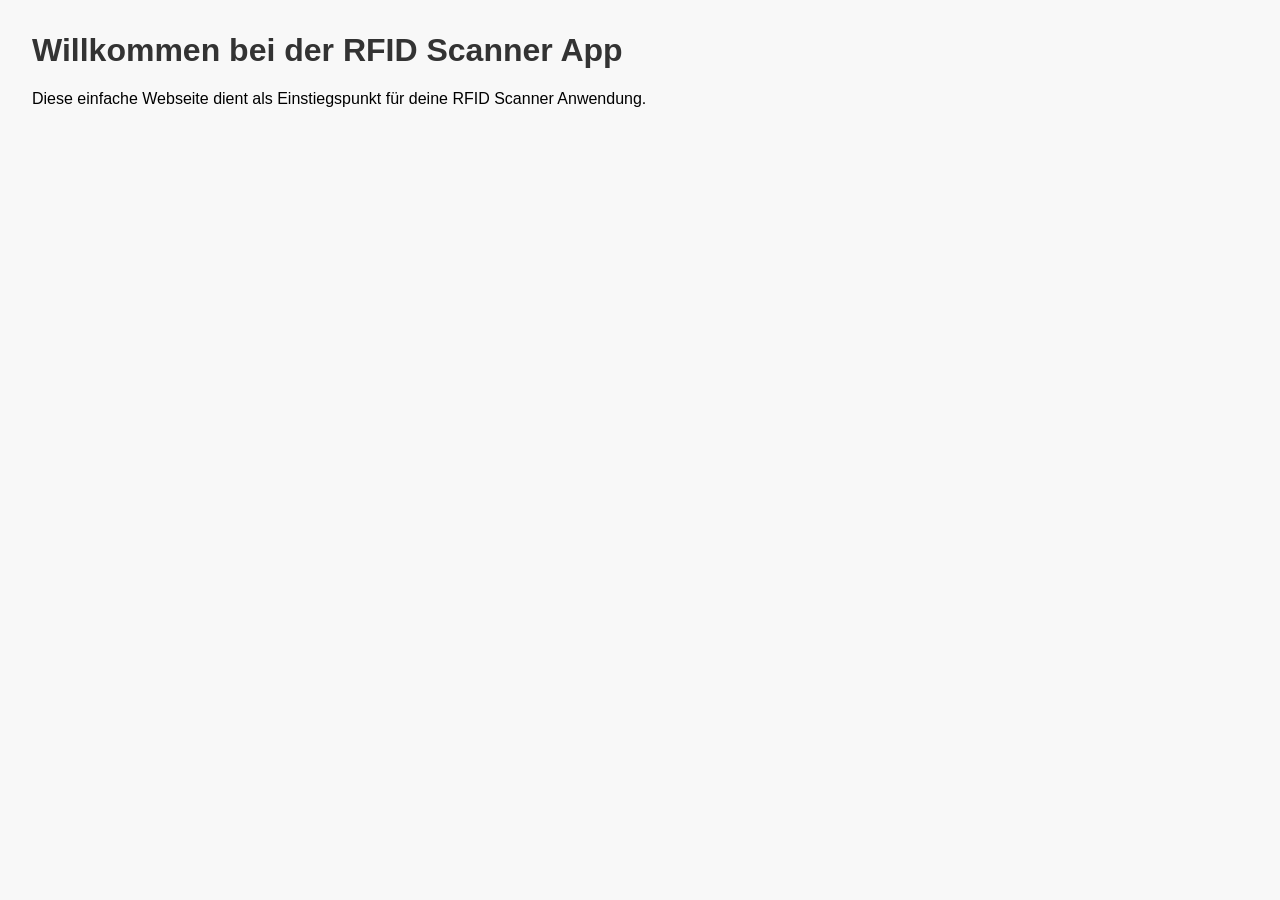
==== index.html @ ae2046c5 "Add simple web page" ====
<!DOCTYPE html>
<html lang="de">
<head>
    <meta charset="UTF-8">
    <title>RFID Scanner App</title>
    <style>
        body {
            font-family: Arial, sans-serif;
            margin: 2em;
            background-color: #f8f8f8;
        }
        h1 {
            color: #333;
        }
    </style>
</head>
<body>
    <h1>Willkommen bei der RFID Scanner App</h1>
    <p>Diese einfache Webseite dient als Einstiegspunkt für deine RFID Scanner Anwendung.</p>
</body>
</html>
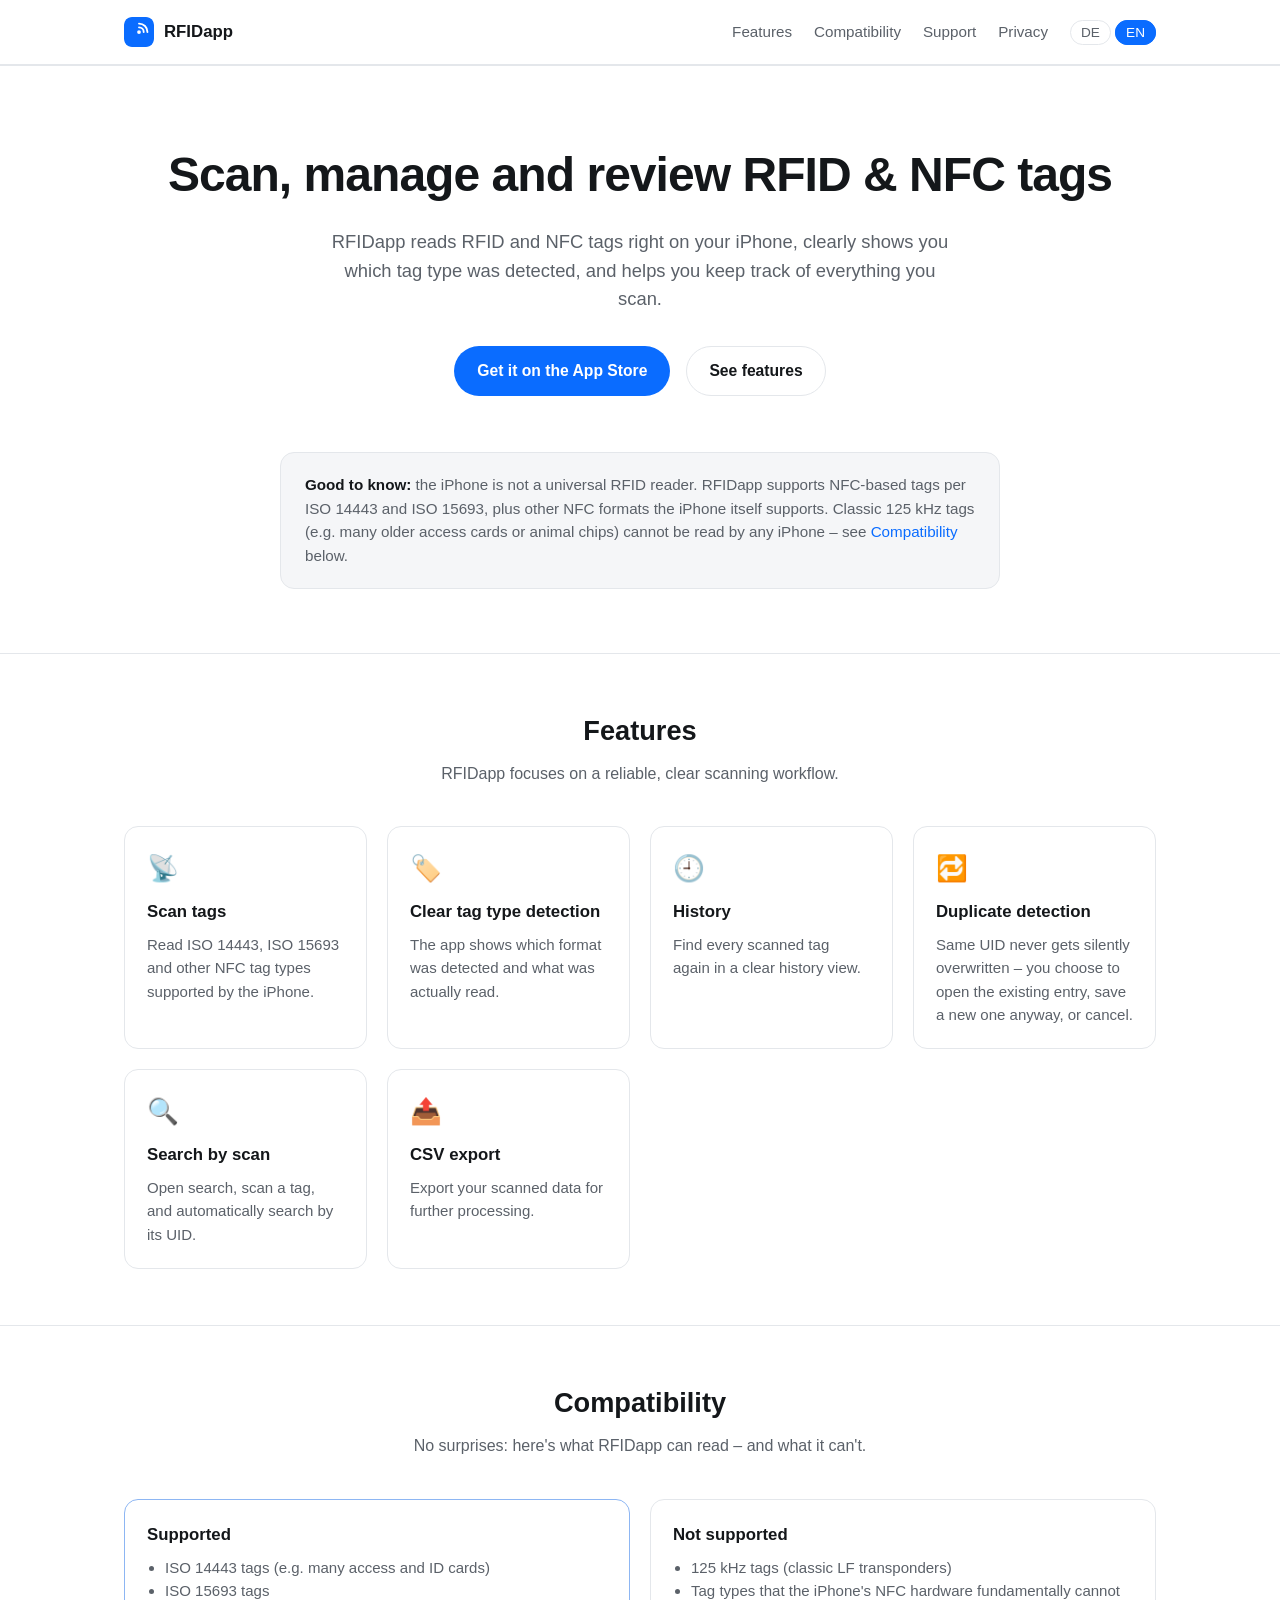
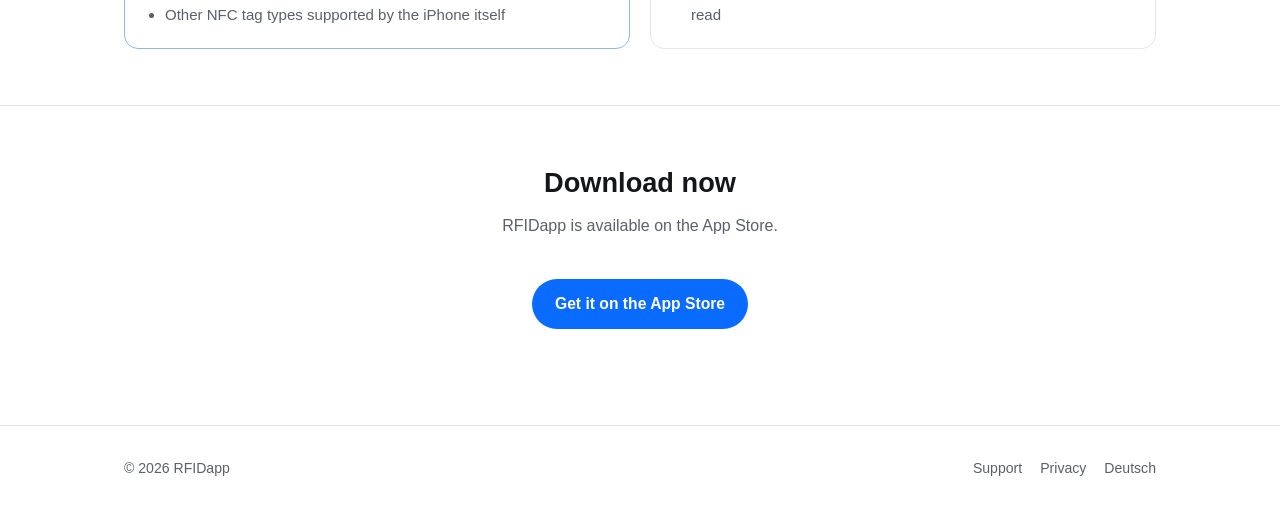
==== commit fc0ae875: "Add bilingual marketing website for RFIDapp Static HTML/CSS site with home, support, and privacy pol" ====
--- a/index.html
+++ b/index.html
@@ -1,21 +1,19 @@
-<!DOCTYPE html>
+<!doctype html>
 <html lang="de">
 <head>
-    <meta charset="UTF-8">
-    <title>RFID Scanner App</title>
-    <style>
-        body {
-            font-family: Arial, sans-serif;
-            margin: 2em;
-            background-color: #f8f8f8;
-        }
-        h1 {
-            color: #333;
-        }
-    </style>
+<meta charset="utf-8">
+<meta http-equiv="refresh" content="0; url=de/index.html">
+<title>RFIDapp</title>
+<link rel="icon" href="assets/img/icon.svg">
+<script>
+  (function () {
+    var lang = (navigator.language || "de").toLowerCase();
+    var target = lang.indexOf("de") === 0 ? "de/index.html" : "en/index.html";
+    window.location.replace(target);
+  })();
+</script>
 </head>
 <body>
-    <h1>Willkommen bei der RFID Scanner App</h1>
-    <p>Diese einfache Webseite dient als Einstiegspunkt für deine RFID Scanner Anwendung.</p>
+  <p>RFIDapp &mdash; <a href="de/index.html">Deutsch</a> / <a href="en/index.html">English</a></p>
 </body>
 </html>
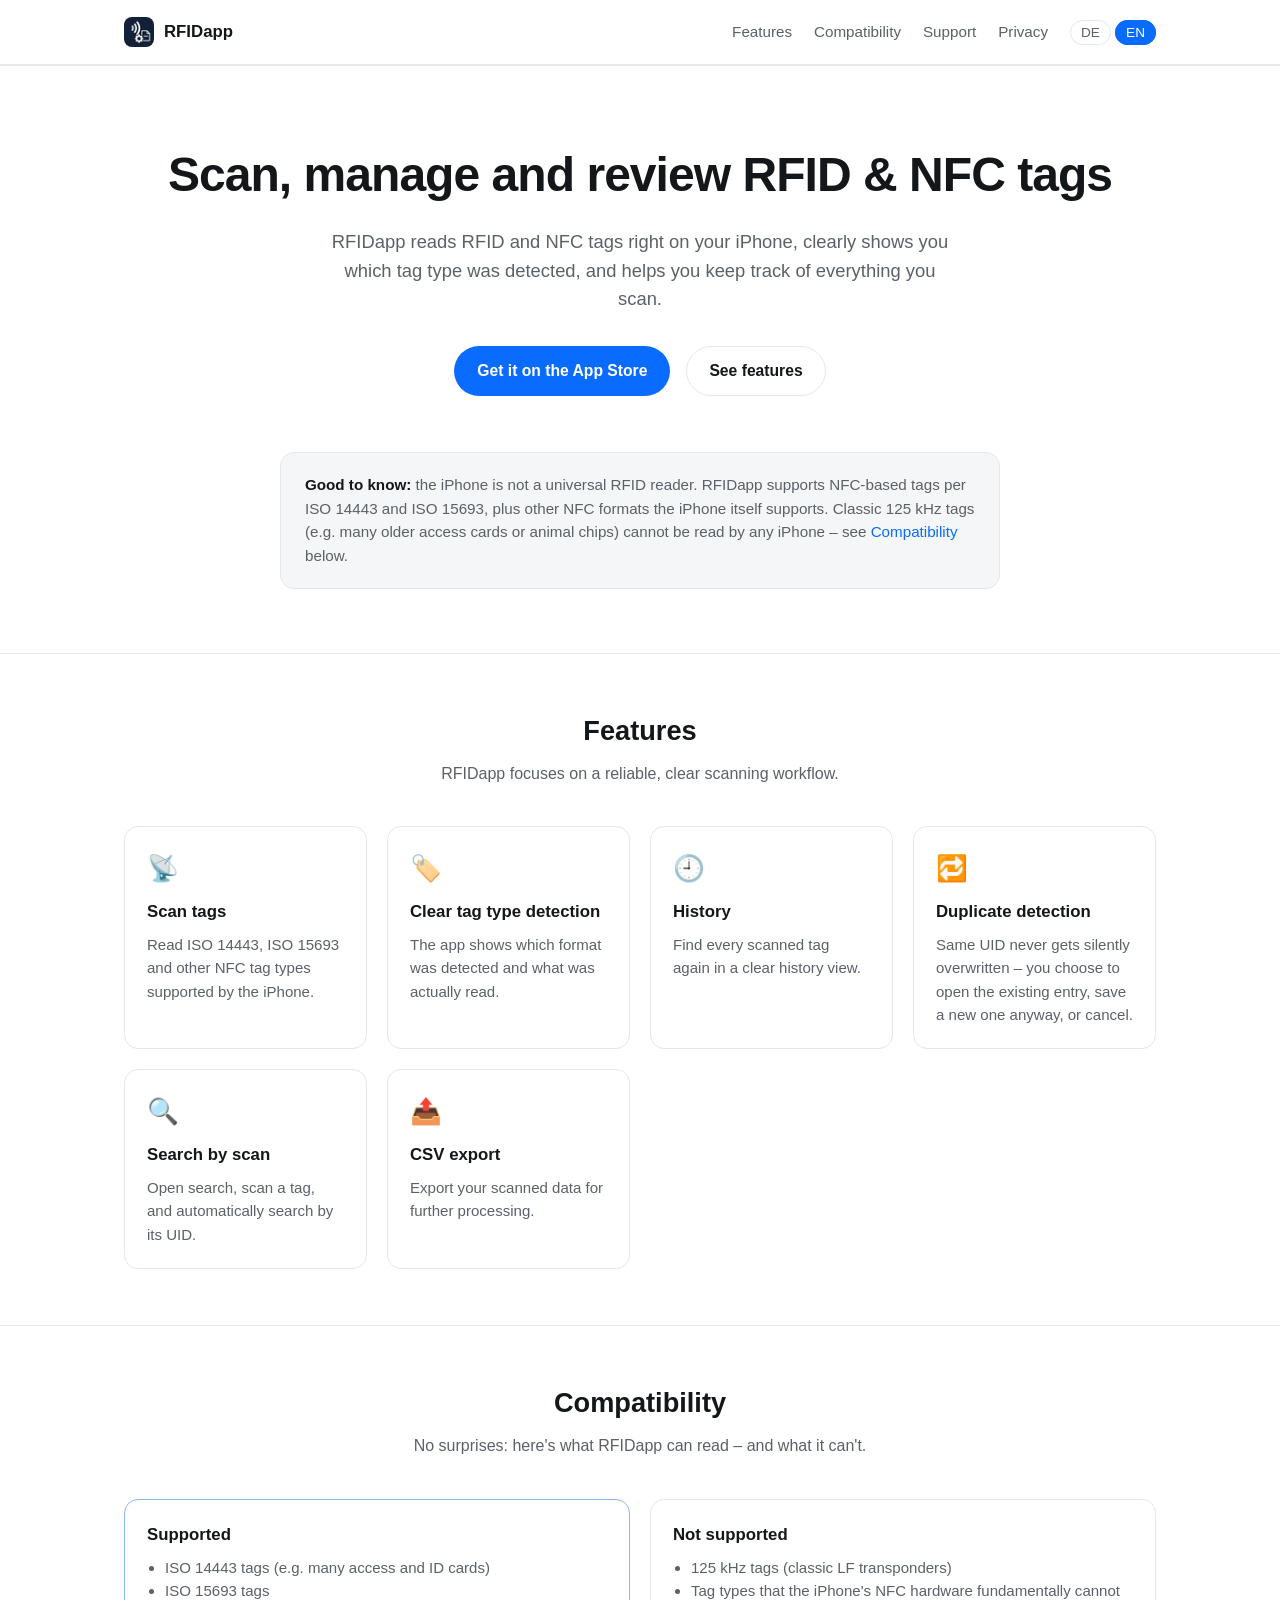
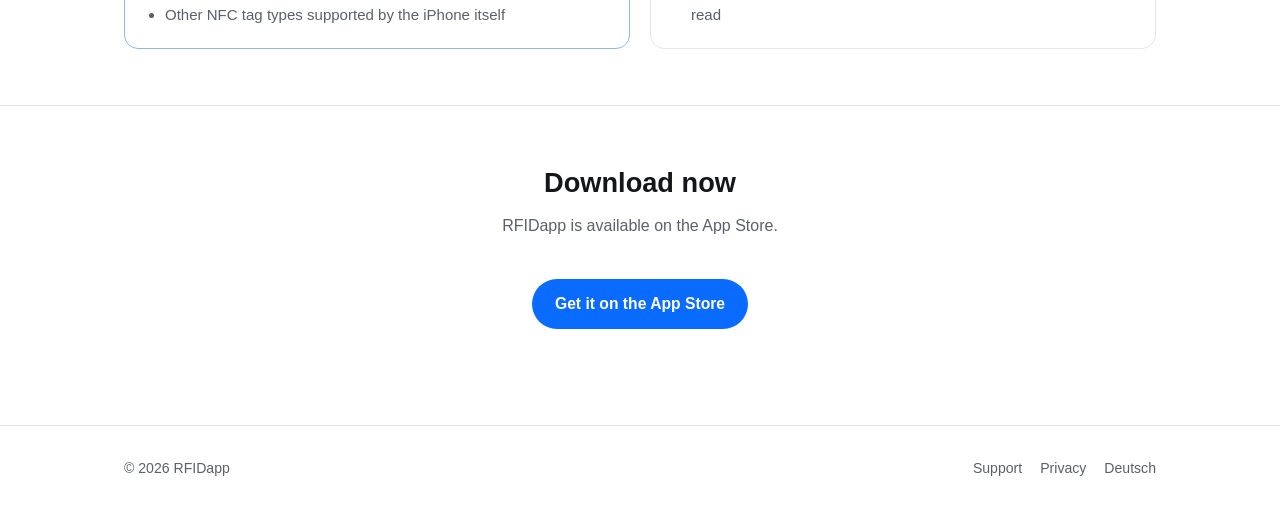
==== commit eff41121: "Replace placeholder icon with real RFIDapp app icon Add favicon (32px), apple-touch-icon (180px), an" ====
--- a/index.html
+++ b/index.html
@@ -4,7 +4,8 @@
 <meta charset="utf-8">
 <meta http-equiv="refresh" content="0; url=de/index.html">
 <title>RFIDapp</title>
-<link rel="icon" href="assets/img/icon.svg">
+<link rel="icon" href="assets/img/favicon-32.png" type="image/png">
+<link rel="apple-touch-icon" href="assets/img/apple-touch-icon.png">
 <script>
   (function () {
     var lang = (navigator.language || "de").toLowerCase();
